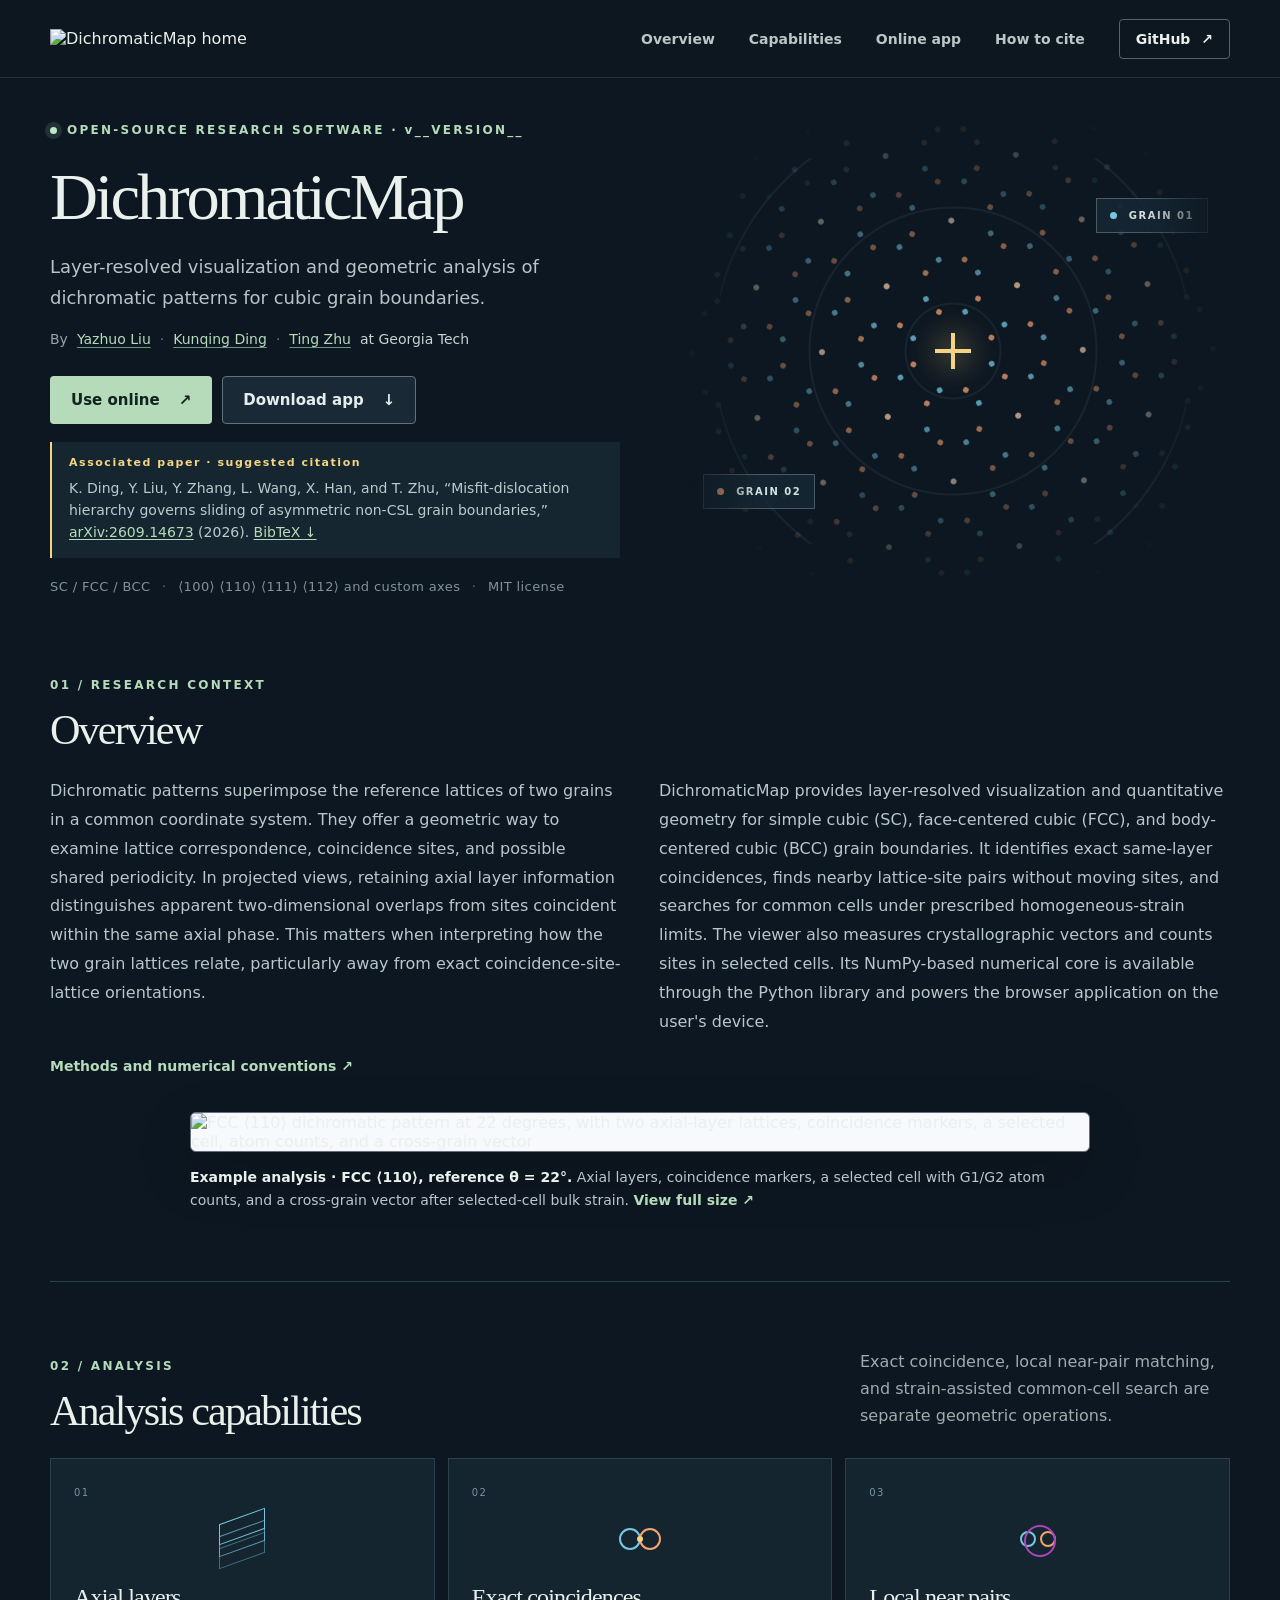
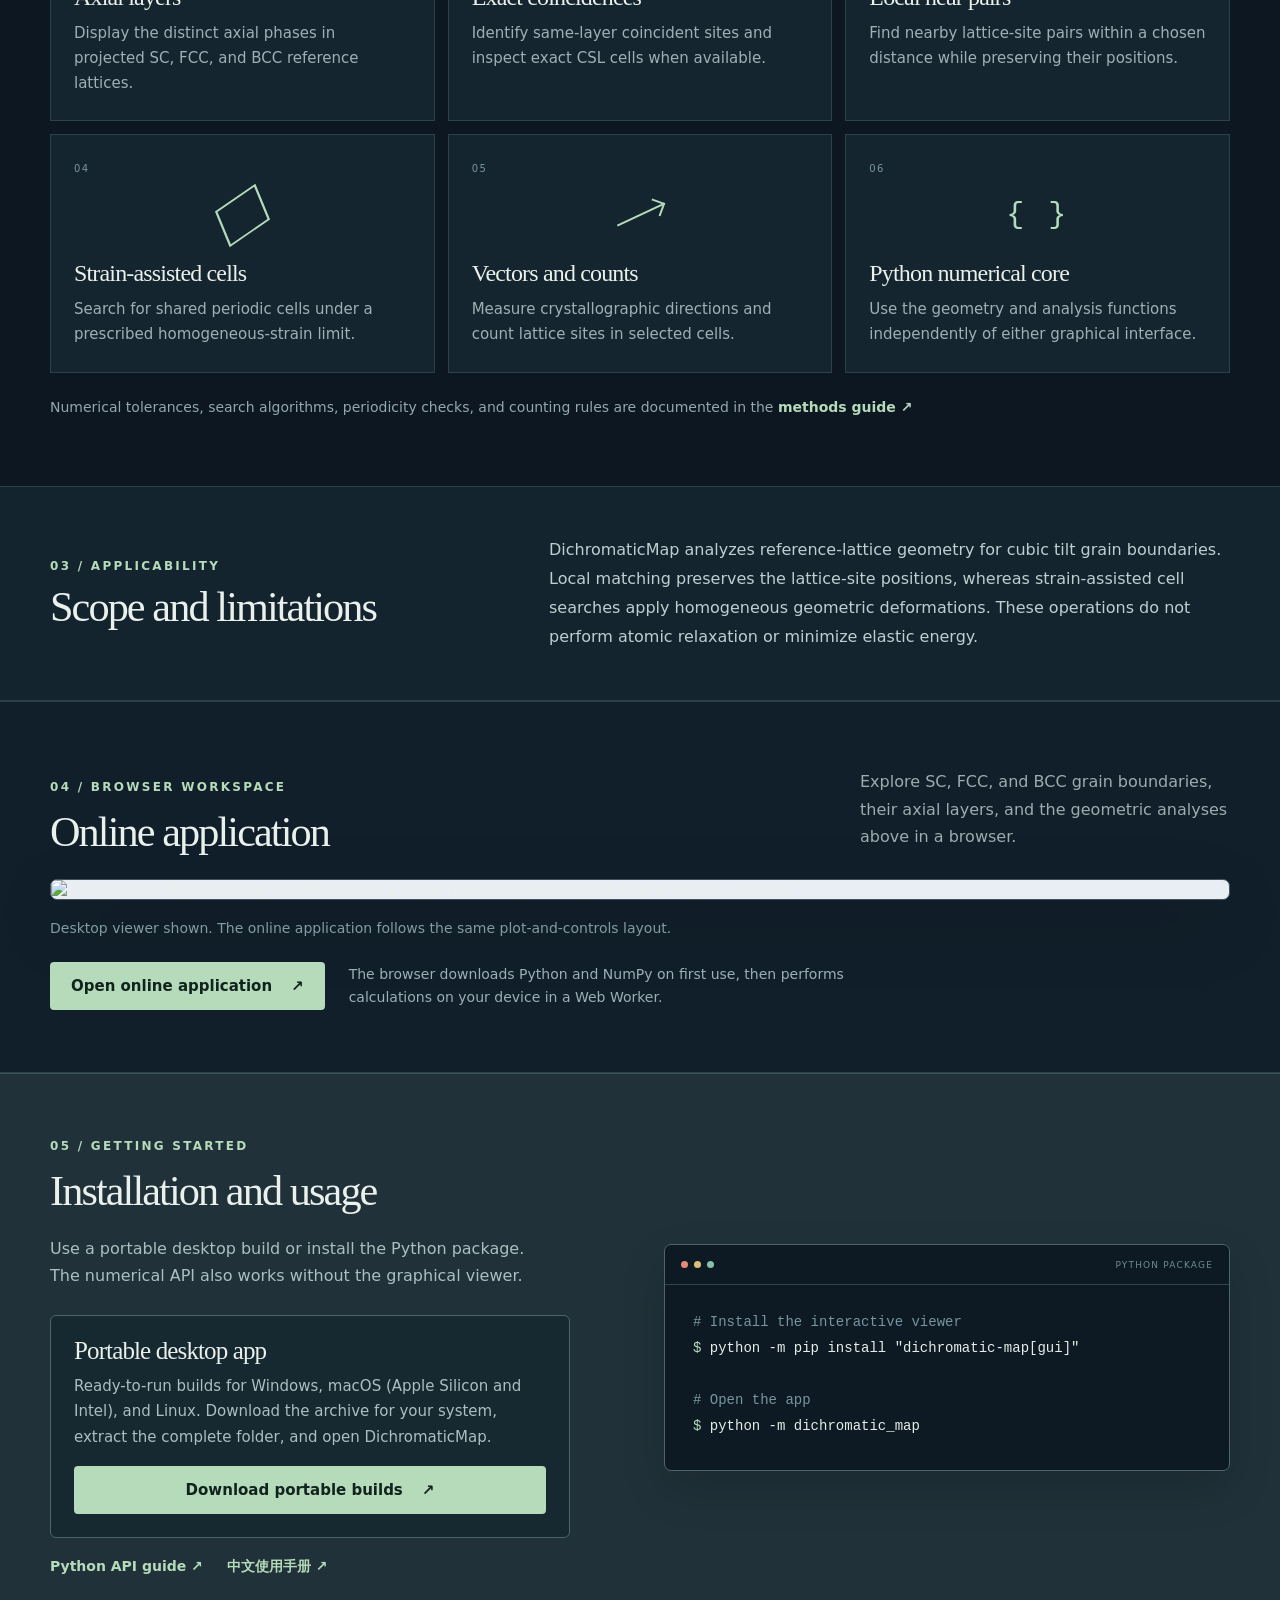
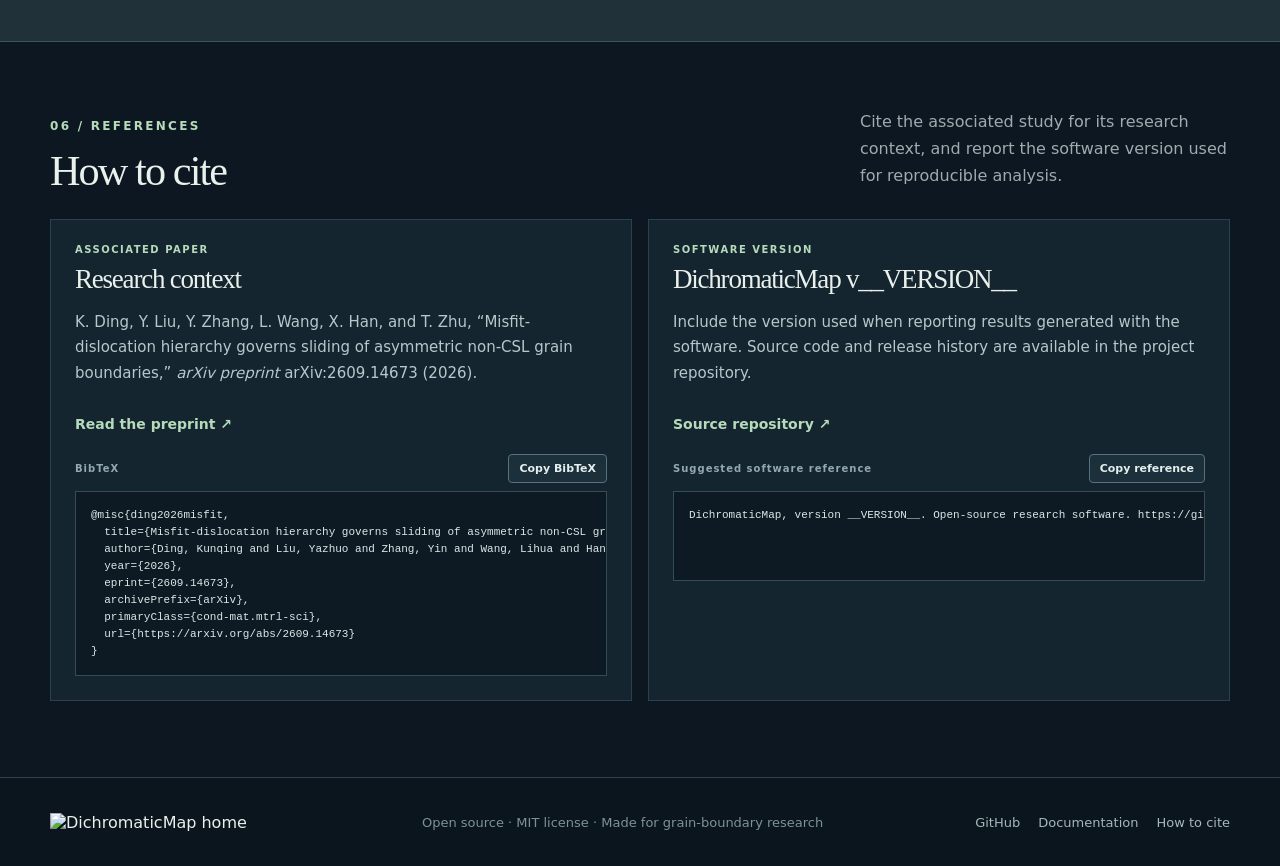
==== site/index.html @ b98bcc71 "Add Pyodide integration for web-based calculations - Introduced `use_worker.js` to handle Pyodide lo" ====
<!doctype html>
<html lang="en">
<head>
  <meta charset="utf-8">
  <meta name="viewport" content="width=device-width, initial-scale=1">
  <meta name="theme-color" content="#0d1721">
  <meta name="description" content="DichromaticMap is research software for layer-resolved visualization and geometric analysis of cubic tilt grain-boundary dichromatic patterns.">
  <title>DichromaticMap — cubic tilt grain-boundary geometry</title>
  <link rel="icon" type="image/svg+xml" href="./assets/dichromaticmap_logo.svg">
  <link rel="stylesheet" href="./style.css">
  <script defer src="./index.js"></script>
</head>
<body>
  <header class="site-header">
    <a class="brand" href="#top"><img src="./assets/dichromaticmap_logo_with_title_light.svg" alt="DichromaticMap home"></a>
    <nav aria-label="Main navigation">
      <a href="#overview">Overview</a>
      <a href="#capabilities">Capabilities</a>
      <a href="#explore">Online app</a>
      <a href="#cite">How to cite</a>
      <a class="nav-github" href="https://github.com/Yazhuo-Liu/DichromaticMap" target="_blank" rel="noopener noreferrer">GitHub <span aria-hidden="true">↗</span></a>
    </nav>
  </header>

  <main id="top">
    <section class="hero wrap" aria-labelledby="hero-title">
      <div class="hero-copy">
        <p class="eyebrow"><span class="pulse" aria-hidden="true"></span> OPEN-SOURCE RESEARCH SOFTWARE · v__VERSION__</p>
        <h1 id="hero-title">DichromaticMap</h1>
        <p class="hero-lead">Layer-resolved visualization and geometric analysis of dichromatic patterns for cubic grain boundaries.</p>
        <p class="hero-authors"><span>By</span> <a href="https://yazhuoliu.com/" target="_blank" rel="noopener noreferrer">Yazhuo Liu</a><span class="author-separator">·</span><a href="https://scholar.google.com/citations?user=nXdUE0YAAAAJ&amp;hl=en" target="_blank" rel="noopener noreferrer">Kunqing Ding</a><span class="author-separator">·</span><a href="https://www.zhugroup.gatech.edu/" target="_blank" rel="noopener noreferrer">Ting Zhu</a> at Georgia Tech</p>
        <div class="hero-actions">
          <a class="button button-primary" href="./use.html" target="_blank" rel="noopener noreferrer">Use online <span aria-hidden="true">↗</span></a>
          <a class="button button-secondary" href="https://github.com/Yazhuo-Liu/DichromaticMap/releases" target="_blank" rel="noopener noreferrer">Download app <span aria-hidden="true">↓</span></a>
        </div>
        <div class="hero-citation"><span class="citation-label">Associated paper · suggested citation</span><p>K. Ding, Y. Liu, Y. Zhang, L. Wang, X. Han, and T. Zhu, “Misfit-dislocation hierarchy governs sliding of asymmetric non-CSL grain boundaries,” <a href="https://arxiv.org/abs/2609.14673" target="_blank" rel="noopener noreferrer">arXiv:2609.14673</a> (2026). <a href="#cite">BibTeX ↓</a></p></div>
        <p class="hero-note">SC / FCC / BCC <span>·</span> ⟨100⟩ ⟨110⟩ ⟨111⟩ ⟨112⟩ and custom axes <span>·</span> MIT license</p>
      </div>
      <div class="hero-art" aria-hidden="true">
        <div class="art-rings"></div>
        <div class="art-grain art-grain-a"></div>
        <div class="art-grain art-grain-b"></div>
        <div class="art-label art-label-a"><i></i> GRAIN 01</div>
        <div class="art-label art-label-b"><i></i> GRAIN 02</div>
        <div class="art-cross"></div>
      </div>
    </section>

    <section class="overview-section wrap" id="overview" aria-labelledby="overview-title">
      <div class="section-heading"><div><p class="kicker">01 / RESEARCH CONTEXT</p><h2 id="overview-title">Overview</h2></div></div>
      <div class="overview-body">
        <p>Dichromatic patterns superimpose the reference lattices of two grains in a common coordinate system. They offer a geometric way to examine lattice correspondence, coincidence sites, and possible shared periodicity. In projected views, retaining axial layer information distinguishes apparent two-dimensional overlaps from sites coincident within the same axial phase. This matters when interpreting how the two grain lattices relate, particularly away from exact coincidence-site-lattice orientations.</p>
        <p>DichromaticMap provides layer-resolved visualization and quantitative geometry for simple cubic (SC), face-centered cubic (FCC), and body-centered cubic (BCC) grain boundaries. It identifies exact same-layer coincidences, finds nearby lattice-site pairs without moving sites, and searches for common cells under prescribed homogeneous-strain limits. The viewer also measures crystallographic vectors and counts sites in selected cells. Its NumPy-based numerical core is available through the Python library and powers the browser application on the user's device.</p>
      </div>
      <a class="method-link" href="https://github.com/Yazhuo-Liu/DichromaticMap/blob/main/docs/en/development.md" target="_blank" rel="noopener noreferrer">Methods and numerical conventions ↗</a>
      <figure class="pattern-example">
        <a href="./assets/dichromatic_pattern_example.png" aria-label="Open the full-resolution example dichromatic pattern" target="_blank" rel="noopener noreferrer"><img src="./assets/dichromatic_pattern_example.png" alt="FCC ⟨110⟩ dichromatic pattern at 22 degrees, with two axial-layer lattices, coincidence markers, a selected cell, atom counts, and a cross-grain vector" loading="lazy"></a>
        <figcaption><strong>Example analysis · FCC ⟨110⟩, reference θ = 22°.</strong> Axial layers, coincidence markers, a selected cell with G1/G2 atom counts, and a cross-grain vector after selected-cell bulk strain. <a href="./assets/dichromatic_pattern_example.png" target="_blank" rel="noopener noreferrer">View full size ↗</a></figcaption>
      </figure>
    </section>

    <section class="capabilities wrap" id="capabilities" aria-labelledby="capabilities-title">
      <div class="section-heading"><div><p class="kicker">02 / ANALYSIS</p><h2 id="capabilities-title">Analysis capabilities</h2></div><p>Exact coincidence, local near-pair matching, and strain-assisted common-cell search are separate geometric operations.</p></div>
      <div class="feature-grid">
        <article class="feature-card"><span class="feature-number">01</span><div class="feature-glyph glyph-layers" aria-hidden="true"><b></b><b></b><b></b></div><h3>Axial layers</h3><p>Display the distinct axial phases in projected SC, FCC, and BCC reference lattices.</p></article>
        <article class="feature-card"><span class="feature-number">02</span><div class="feature-glyph glyph-match" aria-hidden="true"><b></b><b></b><b></b></div><h3>Exact coincidences</h3><p>Identify same-layer coincident sites and inspect exact CSL cells when available.</p></article>
        <article class="feature-card"><span class="feature-number">03</span><div class="feature-glyph glyph-near" aria-hidden="true"><b></b><b></b></div><h3>Local near pairs</h3><p>Find nearby lattice-site pairs within a chosen distance while preserving their positions.</p></article>
        <article class="feature-card"><span class="feature-number">04</span><div class="feature-glyph glyph-cell" aria-hidden="true"><b></b></div><h3>Strain-assisted cells</h3><p>Search for shared periodic cells under a prescribed homogeneous-strain limit.</p></article>
        <article class="feature-card"><span class="feature-number">05</span><div class="feature-glyph glyph-vector" aria-hidden="true"><b></b></div><h3>Vectors and counts</h3><p>Measure crystallographic directions and count lattice sites in selected cells.</p></article>
        <article class="feature-card"><span class="feature-number">06</span><div class="feature-glyph glyph-code" aria-hidden="true">{ }</div><h3>Python numerical core</h3><p>Use the geometry and analysis functions independently of either graphical interface.</p></article>
      </div>
      <p class="capabilities-note">Numerical tolerances, search algorithms, periodicity checks, and counting rules are documented in the <a href="https://github.com/Yazhuo-Liu/DichromaticMap/blob/main/docs/en/development.md" target="_blank" rel="noopener noreferrer">methods guide ↗</a></p>
    </section>

    <section class="scope-section" id="scope" aria-labelledby="scope-title"><div class="wrap scope-grid"><div><p class="kicker">03 / APPLICABILITY</p><h2 id="scope-title">Scope and limitations</h2></div><p>DichromaticMap analyzes reference-lattice geometry for cubic tilt grain boundaries. Local matching preserves the lattice-site positions, whereas strain-assisted cell searches apply homogeneous geometric deformations. These operations do not perform atomic relaxation or minimize elastic energy.</p></div></section>

    <section class="demo-section" id="explore" aria-labelledby="demo-title">
      <div class="wrap">
        <div class="section-heading"><div><p class="kicker">04 / BROWSER WORKSPACE</p><h2 id="demo-title">Online application</h2></div><p>Explore SC, FCC, and BCC grain boundaries, their axial layers, and the geometric analyses above in a browser.</p></div>
        <div class="promo-preview"><img src="./assets/gui-overview.png" alt="DichromaticMap desktop interface with a layer-resolved pattern plot and analysis controls" loading="lazy"></div>
        <p class="demo-caption">Desktop viewer shown. The online application follows the same plot-and-controls layout.</p>
        <div class="online-action-row"><a class="button button-primary" href="./use.html" target="_blank" rel="noopener noreferrer">Open online application <span aria-hidden="true">↗</span></a><p>The browser downloads Python and NumPy on first use, then performs calculations on your device in a Web Worker.</p></div>
      </div>
    </section>

    <section class="get-started" id="installation"><div class="wrap start-grid"><div><p class="kicker">05 / GETTING STARTED</p><h2>Installation and usage</h2><p>Use a portable desktop build or install the Python package. The numerical API also works without the graphical viewer.</p><div class="portable-download"><h3>Portable desktop app</h3><p>Ready-to-run builds for Windows, macOS (Apple Silicon and Intel), and Linux. Download the archive for your system, extract the complete folder, and open DichromaticMap.</p><a class="button button-primary" href="https://github.com/Yazhuo-Liu/DichromaticMap/releases" target="_blank" rel="noopener noreferrer">Download portable builds <span aria-hidden="true">↗</span></a></div><div class="start-links"><a href="https://github.com/Yazhuo-Liu/DichromaticMap/blob/main/docs/en/README.md#using-the-python-library" target="_blank" rel="noopener noreferrer">Python API guide ↗</a><a href="https://github.com/Yazhuo-Liu/DichromaticMap/blob/main/docs/zh/README.md" target="_blank" rel="noopener noreferrer">中文使用手册 ↗</a></div></div><div class="terminal" aria-label="Python installation commands"><div class="terminal-top"><span></span><span></span><span></span><small>PYTHON PACKAGE</small></div><pre><code><span class="terminal-comment"># Install the interactive viewer</span>
<span class="terminal-prompt">$</span> python -m pip install "dichromatic-map[gui]"

<span class="terminal-comment"># Open the app</span>
<span class="terminal-prompt">$</span> python -m dichromatic_map</code></pre></div></div></section>

    <section class="citation-section wrap" id="cite" aria-labelledby="citation-title">
      <div class="section-heading"><div><p class="kicker">06 / REFERENCES</p><h2 id="citation-title">How to cite</h2></div><p>Cite the associated study for its research context, and report the software version used for reproducible analysis.</p></div>
      <div class="citation-grid">
        <article class="citation-card">
          <p class="citation-kind">ASSOCIATED PAPER</p>
          <h3>Research context</h3>
          <p>K. Ding, Y. Liu, Y. Zhang, L. Wang, X. Han, and T. Zhu, “Misfit-dislocation hierarchy governs sliding of asymmetric non-CSL grain boundaries,” <em>arXiv preprint</em> arXiv:2609.14673 (2026).</p>
          <a class="citation-link" href="https://arxiv.org/abs/2609.14673" target="_blank" rel="noopener noreferrer">Read the preprint ↗</a>
          <div class="citation-code-heading"><span>BibTeX</span><button type="button" data-copy-target="paper-bibtex">Copy BibTeX</button></div>
          <pre class="citation-code" id="paper-bibtex"><code>@misc{ding2026misfit,
  title={Misfit-dislocation hierarchy governs sliding of asymmetric non-CSL grain boundaries},
  author={Ding, Kunqing and Liu, Yazhuo and Zhang, Yin and Wang, Lihua and Han, Xiaodong and Zhu, Ting},
  year={2026},
  eprint={2609.14673},
  archivePrefix={arXiv},
  primaryClass={cond-mat.mtrl-sci},
  url={https://arxiv.org/abs/2609.14673}
}</code></pre>
        </article>
        <article class="citation-card">
          <p class="citation-kind">SOFTWARE VERSION</p>
          <h3>DichromaticMap v__VERSION__</h3>
          <p>Include the version used when reporting results generated with the software. Source code and release history are available in the project repository.</p>
          <a class="citation-link" href="https://github.com/Yazhuo-Liu/DichromaticMap" target="_blank" rel="noopener noreferrer">Source repository ↗</a>
          <div class="citation-code-heading"><span>Suggested software reference</span><button type="button" data-copy-target="software-citation">Copy reference</button></div>
          <pre class="citation-code" id="software-citation"><code>DichromaticMap, version __VERSION__. Open-source research software. https://github.com/Yazhuo-Liu/DichromaticMap</code></pre>
        </article>
      </div>
    </section>
  </main>

  <footer class="footer"><div class="wrap footer-inner"><a class="brand" href="#top"><img src="./assets/dichromaticmap_logo_with_title_light.svg" alt="DichromaticMap home"></a><span>Open source · MIT license · Made for grain-boundary research</span><div><a href="https://github.com/Yazhuo-Liu/DichromaticMap" target="_blank" rel="noopener noreferrer">GitHub</a><a href="https://github.com/Yazhuo-Liu/DichromaticMap/blob/main/docs/en/README.md" target="_blank" rel="noopener noreferrer">Documentation</a><a href="#cite">How to cite</a></div></div></footer>
</body>
</html>
---- site/style.css ----
:root{
color-scheme:dark;
--bg:#0d1721;
--panel:#13222e;
--line:#2b3b47;
--text:#eaf0eb;
--muted:#9eacae;
--blue:#76c7e3;
--orange:#f6a36f;
--gold:#f4d482;
--mint:#b5dbba}
.promo-preview{
overflow:hidden;
border:1px solid #40535e;
border-radius:7px;
background:#e8eef3;
box-shadow:0 24px 70px rgba(0,0,0,.16)}
.promo-preview img{
display:block;
width:100%;
height:auto}
.online-action-row{
display:flex;
align-items:center;
gap:24px;
margin-top:21px}
.online-action-row p{
max-width:580px;
margin:0;
font-size:14px;
line-height:1.65;
color:#9cafb4}
*{
box-sizing:border-box}
html{
scroll-behavior:smooth}
body{
margin:0;
background:var(--bg);
color:var(--text);
font-family:Inter,ui-sans-serif,system-ui,-apple-system,BlinkMacSystemFont,"Segoe UI",sans-serif}
button,select,input{
font:inherit}
button,a{
-webkit-tap-highlight-color:transparent}
a{
color:inherit;
text-decoration:none}
button{
cursor:pointer}
h1,h2,h3,p{
margin-top:0}
.wrap{
width:min(1180px,calc(100% - 64px));
margin-inline:auto}
.site-header{
height:78px;
padding:0 max(32px,calc((100vw - 1180px)/2));
display:flex;
align-items:center;
justify-content:space-between;
border-bottom:1px solid rgba(210,231,232,.13);
position:relative;
z-index:4;
background:rgba(13,23,33,.96)}
.brand{
display:inline-flex;
align-items:center;
flex-shrink:0}
.brand img{
display:block;
width:220px;
height:auto}
nav{
display:flex;
gap:34px;
align-items:center;
font-size:14px;
font-weight:600;
color:#b9c7c9}
nav a:hover,.footer a:hover,.start-links a:hover{
color:var(--blue)}
.nav-github{
padding:11px 16px;
border:1px solid #526470;
border-radius:4px;
color:var(--text)}
.nav-github span{
margin-left:6px}
.hero{
min-height:0;
display:grid;
grid-template-columns:1.03fr .97fr;
align-items:center;
gap:36px}
.hero-copy{
padding:45px 0 26px;
position:relative;
z-index:2}
.eyebrow,.kicker{
font-size:12px;
letter-spacing:.19em;
font-weight:800;
color:var(--mint)}
.eyebrow{
display:flex;
align-items:center;
gap:10px;
margin-bottom:26px}
.pulse,.live-dot{
display:inline-block;
width:7px;
height:7px;
border-radius:50%;
background:#b9e9c0;
box-shadow:0 0 0 5px rgba(185,233,192,.12)}
h1,h2,h3{
font-family:Georgia,"Times New Roman",serif;
font-weight:400;
letter-spacing:-.045em}
h1{
font-size:clamp(50px,5.2vw,72px);
line-height:1.02;
margin-bottom:20px}
h1 em{
color:var(--blue);
font-weight:400}
h2{
font-size:clamp(36px,3.3vw,53px);
line-height:1.05;
margin-bottom:0}
.hero-lead{
font-size:18px;
line-height:1.75;
color:#b6c4c7;
max-width:570px;
margin-bottom:15px}
.hero-authors{
display:flex;
align-items:baseline;
flex-wrap:wrap;
gap:5px 9px;
margin:0 0 25px;
color:#c6d2d2;
font-size:14px;
line-height:1.55}
.hero-authors>span:first-child{
color:#92a6aa}
.hero-authors a{
color:var(--mint);
text-decoration:underline;
text-decoration-color:#6a957e;
text-underline-offset:3px}
.hero-authors a:hover{
color:#e0f5de}
.author-separator{
color:#617c82}
.hero-citation{
max-width:570px;
margin-top:18px;
padding:14px 17px;
border-left:2px solid var(--gold);
background:#152630}
.citation-label{
display:block;
font-size:11px;
font-weight:800;
letter-spacing:.14em;
color:var(--gold)}
.hero-citation p{
margin:8px 0 0;
font-size:14px;
line-height:1.6;
color:#bdcace}
.hero-citation a{
color:var(--mint);
text-decoration:underline;
text-underline-offset:2px}
.hero-actions{
display:flex;
gap:10px;
flex-wrap:wrap}
.button{
border-radius:4px;
padding:14px 20px;
display:inline-flex;
align-items:center;
justify-content:center;
gap:19px;
font-size:15px;
font-weight:750;
border:1px solid transparent;
transition:background .2s,transform .2s,border-color .2s}
.button:hover{
transform:translateY(-2px)}
.button-primary{
background:var(--mint);
color:#10231d}
.button-primary:hover{
background:#d5f0d5}
.button-secondary{
border-color:#60737d;
color:#e5eded;
background:#192935}
.button-secondary:hover{
background:#273b47}
.hero-note{
font-size:13px;
line-height:1.7;
color:#819397;
letter-spacing:.03em;
margin:18px 0 0}
.hero-note span{
padding:0 7px;
color:#60737d}
.hero-art{
height:460px;
position:relative;
overflow:hidden;
mask-image:linear-gradient(to right,transparent,#000 15%,#000 85%,transparent)}
.art-rings{
position:absolute;
inset:8% 8%;
background:repeating-radial-gradient(circle at 50% 50%,transparent 0 46px,rgba(116,159,171,.1) 47px 48px,transparent 49px 96px)}
.art-grain{
position:absolute;
inset:43px;
opacity:.75;
background-size:33px 33px;
background-position:center center;
mask-image:radial-gradient(ellipse at center,#000 15%,transparent 72%)}
.art-grain-a{
background-image:radial-gradient(circle,var(--blue) 0 2px,transparent 2.5px);
transform:rotate(18deg) scale(1.25)}
.art-grain-b{
background-image:radial-gradient(circle,var(--orange) 0 2px,transparent 2.5px);
transform:rotate(-19deg) scale(1.25)}
.art-label{
position:absolute;
z-index:2;
border:1px solid #465b67;
background:#172934d9;
padding:11px 13px;
font-size:10px;
letter-spacing:.15em;
font-weight:800;
color:#d6e0e0}
.art-label i{
display:inline-block;
width:7px;
height:7px;
border-radius:50%;
margin-right:7px}
.art-label-a{
top:77px;
right:22px}
.art-label-b{
bottom:72px;
left:28px}
.art-label-a i{
background:var(--blue)}
.art-label-b i{
background:var(--orange)}
.art-cross{
position:absolute;
left:50%;
top:50%;
width:36px;
height:36px;
transform:translate(-50%,-50%);
filter:drop-shadow(0 0 16px var(--gold))}
.art-cross::before,.art-cross::after{
content:"";
position:absolute;
left:50%;
top:50%;
transform:translate(-50%,-50%);
background:var(--gold)}
.art-cross::before{
width:4px;
height:36px}
.art-cross::after{
width:36px;
height:4px}
.overview-section{
padding-top:54px;
padding-bottom:68px;
border-bottom:1px solid #29404b}
.overview-body{
display:grid;
grid-template-columns:repeat(2,minmax(0,1fr));
gap:38px;
margin:20px 0 20px}
.overview-body p{
margin:0;
font-size:16px;
line-height:1.8;
color:#b7c7ca}
.method-link,.capabilities-note a{
font-size:14px;
font-weight:700;
color:var(--mint)}
.method-link:hover,.capabilities-note a:hover{
text-decoration:underline}
.pattern-example{
max-width:900px;
margin:37px auto 0}
.pattern-example>a{
display:block;
overflow:hidden;
border:1px solid #62717d;
border-radius:6px;
background:#f7f9fc;
box-shadow:0 20px 55px rgba(0,0,0,.19)}
.pattern-example img{
display:block;
width:100%;
height:auto}
.pattern-example figcaption{
margin-top:14px;
color:#b7c7ca;
font-size:14px;
line-height:1.65}
.pattern-example figcaption strong{
color:var(--text)}
.pattern-example figcaption a{
color:var(--mint);
font-weight:700}
.pattern-example figcaption a:hover{
text-decoration:underline}
.demo-section{
background:#111f2a;
border-top:1px solid #29404b;
border-bottom:1px solid #29404b;
padding:66px 0 62px}
.section-heading{
display:flex;
justify-content:space-between;
align-items:end;
gap:40px;
margin-bottom:25px}
.section-heading .kicker{
margin-bottom:16px}
.section-heading>p{
max-width:370px;
color:var(--muted);
line-height:1.7;
font-size:16px;
margin:0 0 4px}
.demo-shell{
border:1px solid #40535e;
background:#172834;
box-shadow:0 24px 70px rgba(0,0,0,.16);
border-radius:7px;
overflow:hidden}
.demo-toolbar{
height:48px;
border-bottom:1px solid #40535e;
padding:0 21px;
display:flex;
align-items:center;
gap:11px;
font-size:10px;
font-weight:800;
letter-spacing:.16em;
color:#cbd8d8}
.demo-toolbar .live-dot{
height:6px;
width:6px;
box-shadow:none}
.toolbar-spacer{
flex:1}
#demo-status{
letter-spacing:0;
font-size:11px;
color:var(--mint);
font-weight:600}
.demo-layout{
display:grid;
grid-template-columns:minmax(0,1fr) 270px;
min-height:470px}
.plot-wrap{
position:relative;
min-width:0;
min-height:470px;
background:#0c1c27}
.plot-wrap canvas{
display:block;
width:100%;
height:100%}
.plot-placeholder{
position:absolute;
inset:0;
overflow:hidden}
.plot-placeholder.hidden{
display:none}
.plot-placeholder img{
width:100%;
height:100%;
object-fit:cover;
object-position:38% center;
filter:grayscale(.22) brightness(.45)}
.placeholder-shade{
position:absolute;
inset:0;
background:linear-gradient(90deg,rgba(10,23,32,.95),rgba(10,23,32,.5) 70%),linear-gradient(0deg,rgba(10,23,32,.7),transparent 55%)}
.placeholder-content{
position:absolute;
inset:auto auto 53px 47px;
max-width:430px}
.placeholder-tag{
font-size:10px;
letter-spacing:.18em;
font-weight:800;
color:var(--mint)}
.placeholder-content h3{
font-size:41px;
line-height:1.03;
margin:14px 0}
.placeholder-content p{
font-size:14px;
line-height:1.65;
color:#cad4d2;
max-width:340px;
margin-bottom:24px}
.plot-legend{
position:absolute;
left:20px;
bottom:16px;
display:flex;
gap:17px;
flex-wrap:wrap;
font-size:10px;
color:#b7c5c7;
pointer-events:none}
.plot-placeholder:not(.hidden)~.plot-legend{
display:none}
.plot-legend span{
display:inline-flex;
align-items:center;
gap:7px}
.key{
width:7px;
height:7px;
border-radius:50%;
display:inline-block}
.key-g1{
background:var(--blue)}
.key-g2{
border:1.5px solid var(--orange)}
.key-csl{
border:2px solid var(--gold);
width:10px;
height:10px}
.controls{
padding:22px 24px;
border-left:1px solid #40535e;
background:#1a2c37;
display:flex;
flex-direction:column}
.controls-top,.preset-row{
display:flex;
justify-content:space-between;
gap:9px;
align-items:center;
font-size:10px;
letter-spacing:.16em;
font-weight:800;
color:var(--mint)}
.controls-top{
padding-bottom:18px;
border-bottom:1px solid #354c58;
margin-bottom:19px}
.control-index{
color:#768f99}
.controls label{
display:block;
color:#c5d1d1;
font-size:11px;
font-weight:700;
margin-bottom:8px}
.controls select{
height:34px;
background:#10232d;
border:1px solid #49606b;
border-radius:3px;
color:#f0f4ee;
padding:0 8px;
margin:0 0 18px;
width:100%;
font-size:12px}
.controls select:disabled,.controls input:disabled{
opacity:.48}
.label-row{
display:flex;
justify-content:space-between;
align-items:center}
.label-row output{
font-size:11px;
color:var(--gold);
margin-bottom:7px;
font-weight:750}
.controls input[type=range]{
width:100%;
margin:0;
accent-color:var(--mint);
height:17px}
.range-ends{
display:flex;
justify-content:space-between;
color:#79909a;
font-size:9px;
margin:1px 0 20px}
.preset-row{
border-top:1px solid #354c58;
padding-top:17px;
margin-top:2px;
align-items:start;
flex-direction:column;
color:#8099a1;
font-size:9px}
.preset-row strong{
color:var(--gold);
font-size:12px;
letter-spacing:0}
.control-footnote{
font-size:10px;
line-height:1.6;
color:#849aa1;
margin:20px 0 0}
.demo-readout{
border-top:1px solid #40535e;
display:grid;
grid-template-columns:repeat(4,1fr)}
.demo-readout>div{
padding:19px 23px;
display:flex;
flex-direction:column;
gap:4px;
border-right:1px solid #354a55}
.demo-readout>div:last-child{
border:0}
.readout-label{
font-size:9px;
letter-spacing:.16em;
color:#8faab0;
font-weight:800}
.demo-readout strong{
font-size:25px;
font-weight:450;
line-height:1.2;
color:#f0f3ed}
.demo-readout div>span:last-child{
font-size:10px;
color:#839ba2}
.demo-caption{
font-size:14px;
color:#839ba2;
line-height:1.7;
margin:17px 0 0}
.capabilities{
padding-top:66px;
padding-bottom:68px}
.feature-grid{
display:grid;
grid-template-columns:repeat(3,minmax(0,1fr));
gap:13px}
.feature-card{
min-height:236px;
border:1px solid #2c414d;
background:#152530;
padding:22px 23px 25px;
position:relative}
.feature-number{
font-size:10px;
letter-spacing:.14em;
color:#7895a0}
.feature-card h3{
font-size:24px;
margin:14px 0 10px;
letter-spacing:-.035em}
.feature-card p{
font-size:15px;
line-height:1.65;
color:#9fb0b4;
margin:0}
.feature-glyph{
height:62px;
display:flex;
align-items:center;
justify-content:center;
margin:8px 0 0;
color:var(--mint)}
.glyph-layers{
position:relative}
.glyph-layers b{
width:46px;
height:21px;
border:1px solid var(--blue);
position:absolute;
transform:skewY(-20deg)}
.glyph-layers b:nth-child(1){
top:8px}
.glyph-layers b:nth-child(2){
top:20px;
opacity:.72}
.glyph-layers b:nth-child(3){
top:32px;
opacity:.45}
.glyph-match{
position:relative}
.glyph-match b{
width:22px;
height:22px;
border:2px solid var(--blue);
border-radius:50%;
position:absolute;
left:calc(50% - 21px)}
.glyph-match b:nth-child(2){
border-color:var(--orange);
left:calc(50% - 1px)}
.glyph-match b:nth-child(3){
width:6px;
height:6px;
background:var(--gold);
border:none;
left:calc(50% - 3px)}
.glyph-near{
position:relative}
.glyph-near b{
position:absolute;
width:16px;
height:16px;
border:2px solid var(--blue);
border-radius:50%;
left:calc(50% - 18px);
top:calc(50% - 8px)}
.glyph-near b:nth-child(2){
left:calc(50% + 2px);
border-color:var(--orange)}
.glyph-near::after{
content:"";
position:absolute;
width:28px;
height:28px;
border:2px solid #aa45bb;
border-radius:50%;
left:calc(50% - 14px);
top:calc(50% - 14px)}
.glyph-cell b{
display:block;
width:43px;
height:43px;
border:2px solid var(--mint);
transform:skewY(-18deg) rotate(-20deg)}
.glyph-vector b{
display:block;
position:relative;
width:50px;
height:2px;
background:var(--mint);
transform:rotate(-25deg)}
.glyph-vector b::after{
content:"";
position:absolute;
right:0;
top:-6px;
width:12px;
height:12px;
border-top:2px solid var(--mint);
border-right:2px solid var(--mint);
transform:rotate(45deg)}
.glyph-code{
font-family:ui-monospace,monospace;
font-size:30px;
font-weight:300;
letter-spacing:.1em}
.capabilities-note{
margin:23px 0 0;
font-size:14px;
line-height:1.6;
color:#91a8ae}
.scope-section{
padding:49px 0;
border-top:1px solid #29404b;
border-bottom:1px solid #29404b;
background:#13242e}
.scope-grid{
display:grid;
grid-template-columns:minmax(0,.8fr) minmax(0,1.2fr);
align-items:center;
gap:45px}
.scope-grid p:not(.kicker){
margin:0;
font-size:16px;
line-height:1.8;
color:#c0ced0}
.get-started{
background:#203139;
border-top:1px solid #3d535a;
border-bottom:1px solid #3d535a;
padding:65px 0}
.start-grid{
display:grid;
grid-template-columns:1fr 1fr;
gap:48px;
align-items:center}
.start-grid h2{
margin:16px 0 22px}
.start-grid p:not(.kicker){
color:#abbfc0;
line-height:1.7;
font-size:16px;
max-width:490px}
.portable-download{
max-width:520px;
margin-top:25px;
padding:21px 23px 23px;
border:1px solid #4d6768;
border-radius:6px;
background:#162830}
.portable-download h3{
margin:0 0 9px;
font-size:25px;
letter-spacing:-.035em}
.start-grid .portable-download p{
margin:0 0 16px;
font-size:15px}
.portable-download .button{
width:100%}
.start-links{
display:flex;
gap:14px 24px;
flex-wrap:wrap;
margin-top:20px;
font-size:14px;
font-weight:750;
color:var(--mint)}
.terminal{
background:#0d1a23;
border:1px solid #50636b;
border-radius:7px;
overflow:hidden;
box-shadow:0 18px 45px #0002}
.terminal-top{
height:40px;
border-bottom:1px solid #304550;
display:flex;
align-items:center;
gap:6px;
padding:0 16px}
.terminal-top span{
width:7px;
height:7px;
border-radius:50%;
background:#6d848a}
.terminal-top span:first-child{
background:#e98976}
.terminal-top span:nth-child(2){
background:#dfbe78}
.terminal-top span:nth-child(3){
background:#87bfa7}
.terminal-top small{
margin-left:auto;
color:#6f8b95;
font-size:9px;
letter-spacing:.13em}
.terminal pre{
overflow:auto;
margin:0;
padding:25px 28px 30px;
color:#e4eee9;
font-size:14px;
line-height:1.85}
.terminal-comment{
color:#7695a0}
.terminal-prompt{
color:var(--mint)}
.citation-section{
padding-top:66px;
padding-bottom:76px}
.citation-grid{
display:grid;
grid-template-columns:repeat(2,minmax(0,1fr));
gap:16px}
.citation-card{
min-width:0;
padding:24px;
border:1px solid #2c414d;
background:#152530}
.citation-kind{
margin:0 0 9px;
font-size:10px;
font-weight:800;
letter-spacing:.15em;
color:var(--mint)}
.citation-card h3{
margin:0 0 15px;
font-size:27px}
.citation-card>p:not(.citation-kind){
min-height:100px;
margin:0;
font-size:15px;
line-height:1.7;
color:#b7c7ca}
.citation-link{
display:inline-block;
margin:6px 0 22px;
font-size:14px;
font-weight:700;
color:var(--mint)}
.citation-link:hover{
text-decoration:underline}
.citation-code-heading{
display:flex;
align-items:center;
justify-content:space-between;
gap:12px;
margin-bottom:8px;
font-size:10px;
font-weight:800;
letter-spacing:.1em;
color:#91a9af}
.citation-code-heading button{
padding:7px 10px;
border:1px solid #58717c;
border-radius:4px;
background:#1b303b;
color:#e5eeee;
font-size:11px;
font-weight:700;
letter-spacing:0}
.citation-code-heading button:hover{
background:#29434f}
.citation-code{
overflow:auto;
min-height:90px;
max-height:225px;
margin:0;
padding:15px;
border:1px solid #354b56;
background:#0d1a23;
color:#dce8e7;
font:11px/1.55 ui-monospace,SFMono-Regular,Consolas,monospace;
user-select:all}
.footer{
border-top:1px solid #2e434d;
background:#0b151d}
.footer-inner{
min-height:88px;
display:flex;
align-items:center;
gap:38px;
justify-content:space-between}
.footer-inner>span{
font-size:13px;
color:#7d9298}
.footer-inner>div{
display:flex;
gap:18px;
font-size:13px;
color:#a5b7b9}
@media(max-width:1050px){
.hero{
grid-template-columns:1fr .7fr}
.hero h1{
font-size:clamp(42px,4.8vw,58px)}
.hero-art{
height:410px}
.feature-grid{
grid-template-columns:repeat(2,1fr)}
.demo-layout{
grid-template-columns:minmax(0,1fr) 235px}
.controls{
padding:20px 17px}
}
@media(max-width:760px){
.wrap{
width:min(100% - 34px,580px)}
.site-header{
height:65px;
padding:0 17px}
.brand img{
width:180px}
nav{
gap:15px}
nav a:not(.nav-github){
display:none}
.nav-github{
padding:8px 10px}
.hero{
display:block;
min-height:auto}
.hero-copy{
padding:52px 0 25px}
.hero-art{
height:220px;
margin-top:-35px;
margin-bottom:25px;
opacity:.75}
.hero-art .art-grain{
inset:5px}
.art-label{
display:none}
.hero h1{
font-size:clamp(34px,8.5vw,58px)}
.hero-lead{
font-size:16px}
.hero-authors{
font-size:13px}
.hero-note{
font-size:12px}
.overview-section{
padding-top:45px;
padding-bottom:55px}
.overview-body{
grid-template-columns:1fr;
gap:17px}
.demo-section{
padding:54px 0}
.online-action-row{
align-items:flex-start;
flex-direction:column;
gap:13px}
.section-heading{
display:block}
.section-heading>p{
margin-top:17px}
.demo-layout{
display:block}
.plot-wrap{
height:380px;
min-height:380px}
.controls{
border-left:0;
border-top:1px solid #40535e;
display:grid;
grid-template-columns:1fr 1fr;
gap:0 15px}
.controls-top,.control-footnote,.preset-row{
grid-column:1/-1}
.controls select{
grid-column:1/-1}
.controls .label-row,.controls input[type=range],.controls .range-ends{
grid-column:1/-1}
.controls>label[for=layer]{
grid-column:1/-1}
.demo-readout{
grid-template-columns:repeat(2,1fr)}
.demo-readout>div:nth-child(2){
border-right:0}
.demo-readout>div:nth-child(-n+2){
border-bottom:1px solid #354a55}
.feature-grid{
grid-template-columns:1fr 1fr}
.capabilities{
padding-top:55px;
padding-bottom:60px}
.scope-grid{
grid-template-columns:1fr;
gap:20px}
.citation-grid{
grid-template-columns:1fr}
.citation-card>p:not(.citation-kind){
min-height:0}
.start-grid{
grid-template-columns:1fr;
gap:32px}
.footer-inner{
padding:24px 0;
align-items:flex-start;
flex-direction:column;
gap:14px}
}
@media(max-width:360px){
.site-header .brand img{
width:150px}
}
@media(max-width:500px){
.hero-art{
height:170px}
.hero-actions{
display:grid}
.hero-actions .button{
width:100%}
.plot-wrap{
height:330px;
min-height:330px}
.placeholder-content{
left:23px;
right:18px;
bottom:34px}
.placeholder-content h3{
font-size:32px}
.placeholder-content p{
font-size:12px}
.plot-legend{
left:10px;
right:10px;
gap:8px;
font-size:8px}
.feature-grid{
grid-template-columns:1fr}
.feature-card{
min-height:205px}
.demo-readout>div{
padding:15px}
.start-links{
flex-wrap:wrap}
.terminal pre{
padding:17px;
font-size:12px}
}
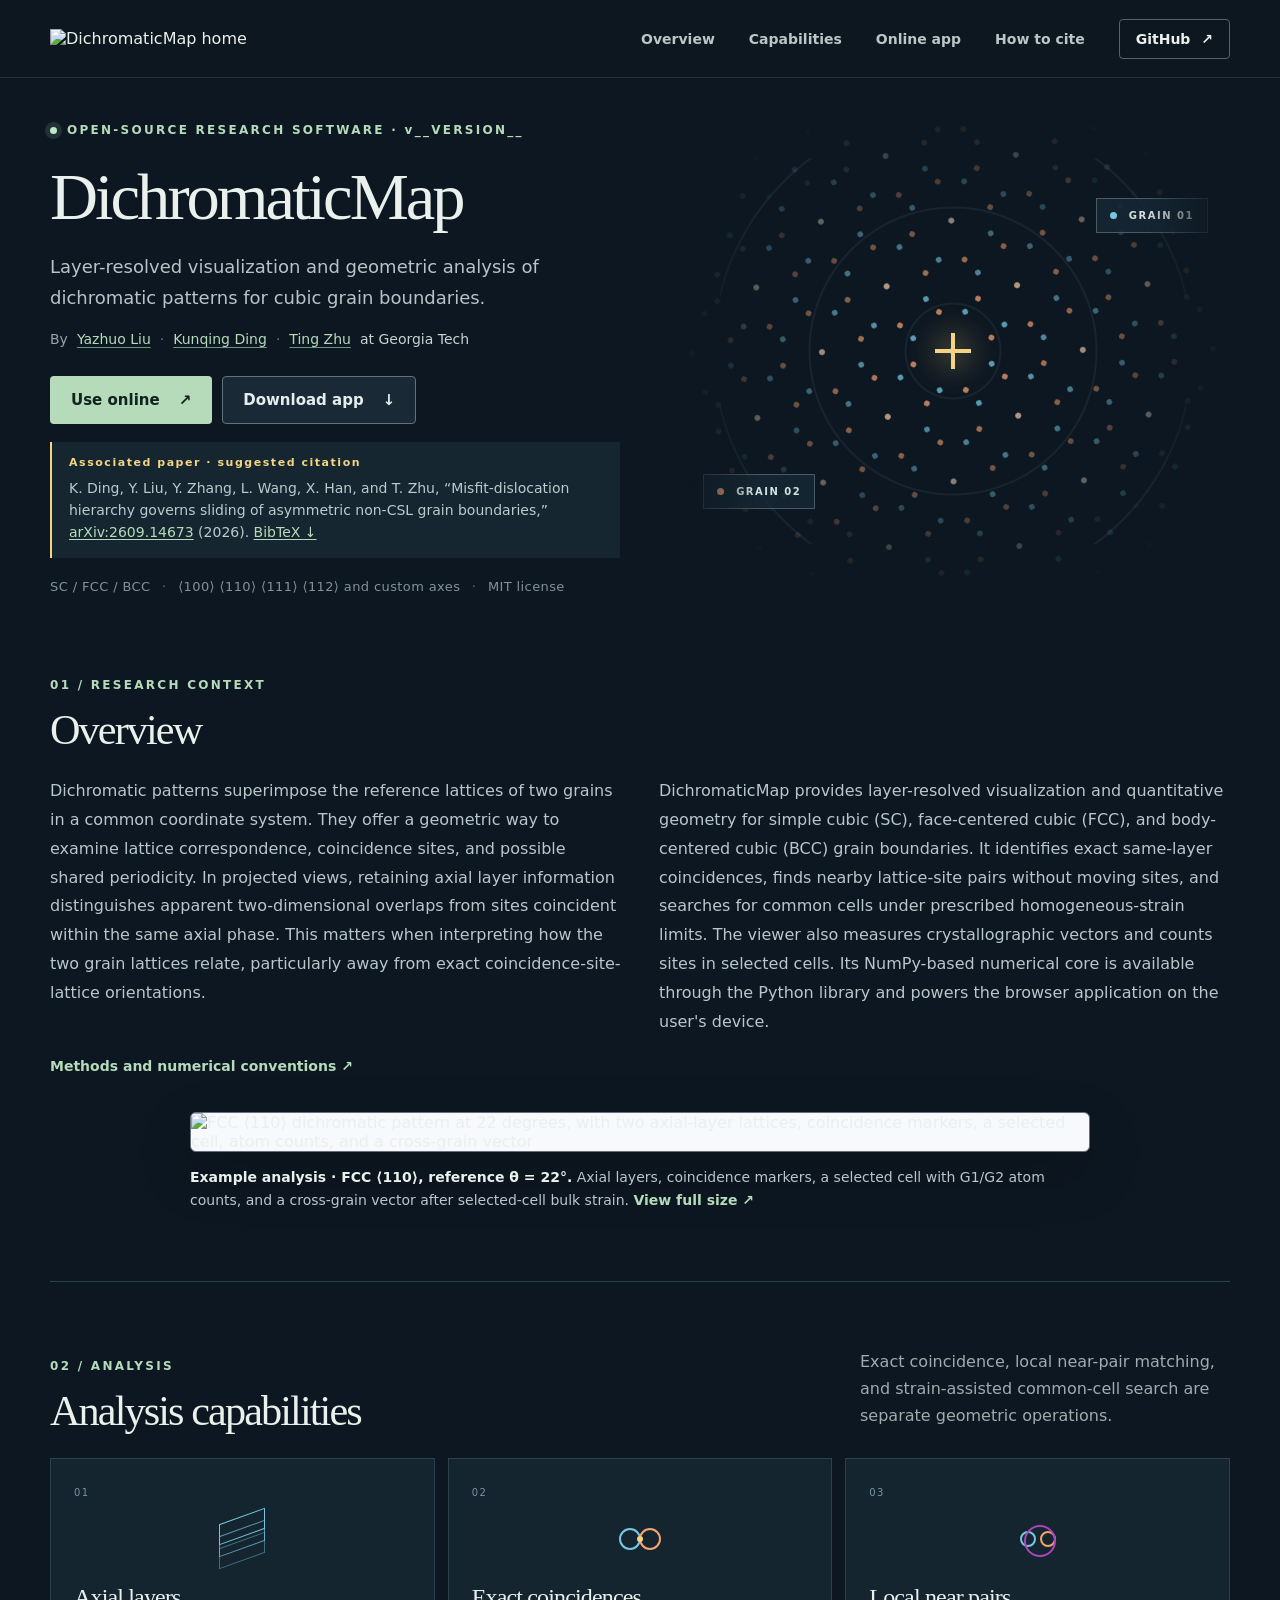
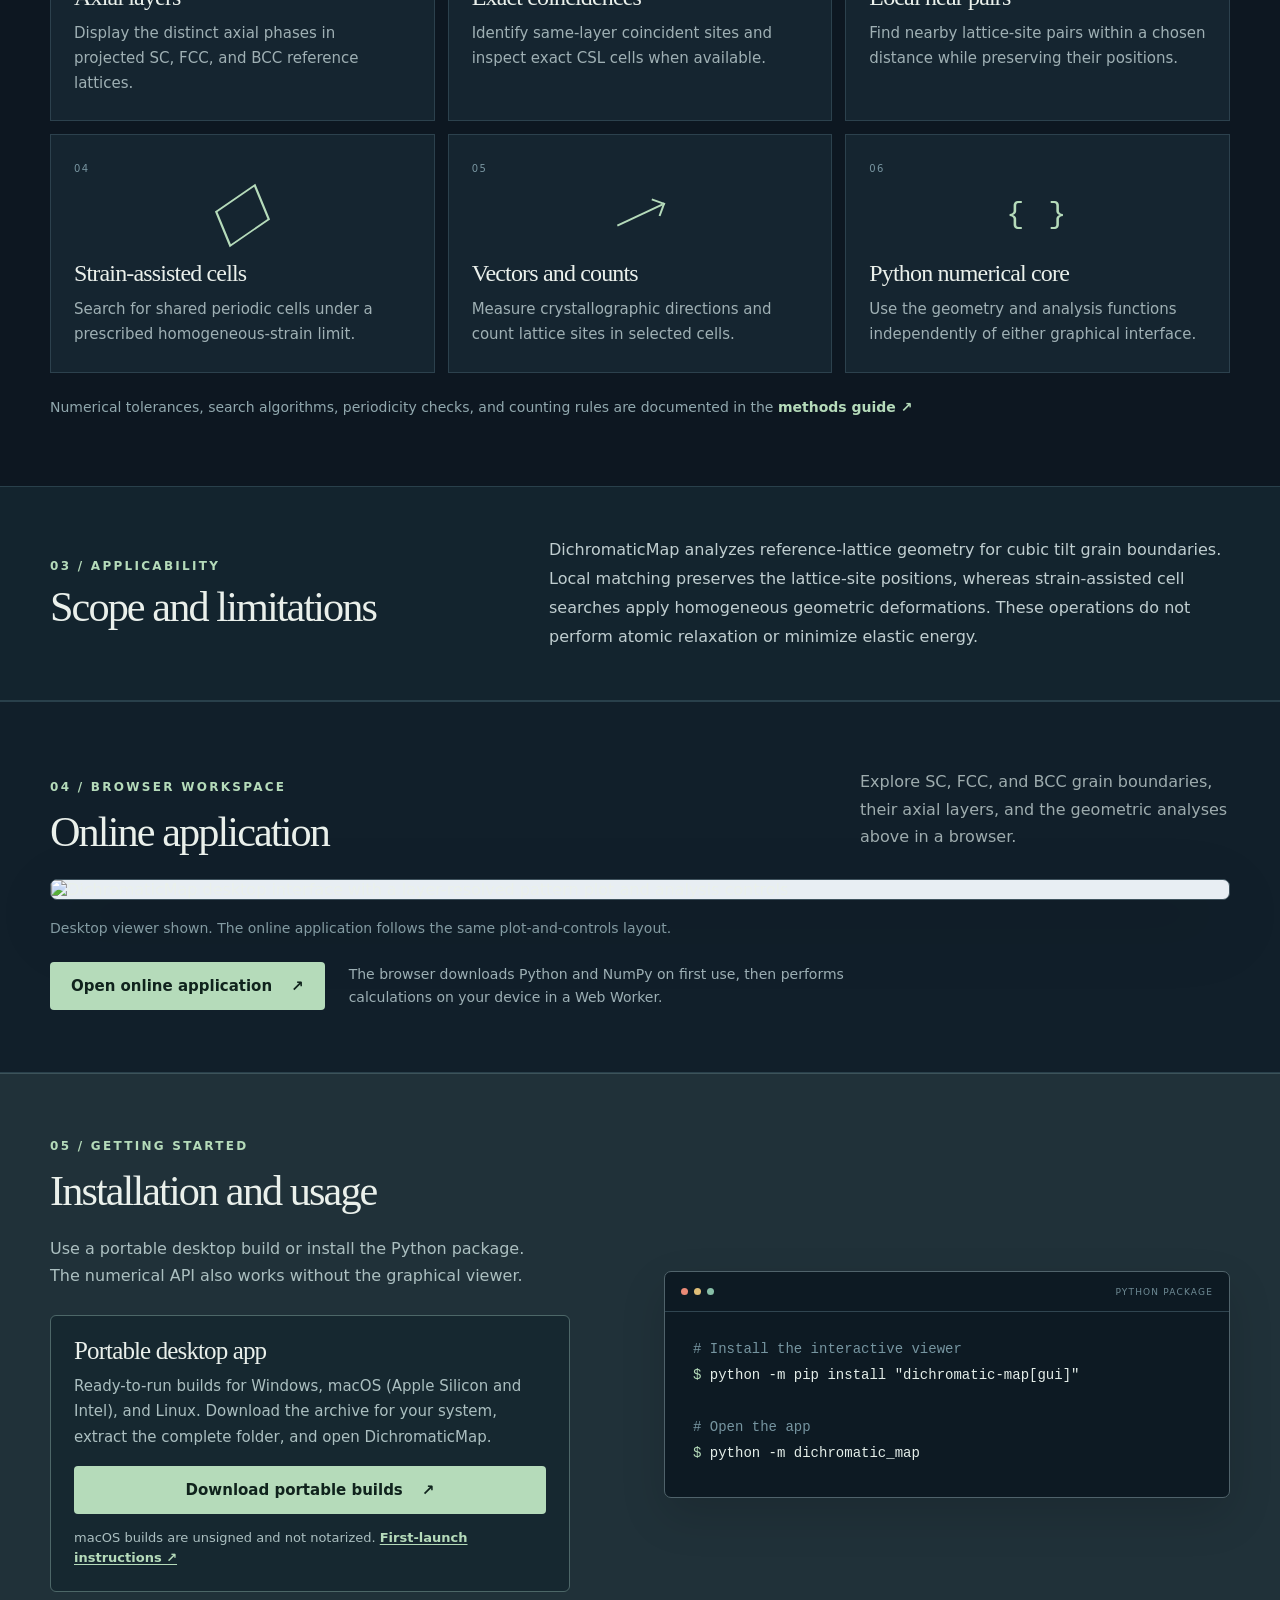
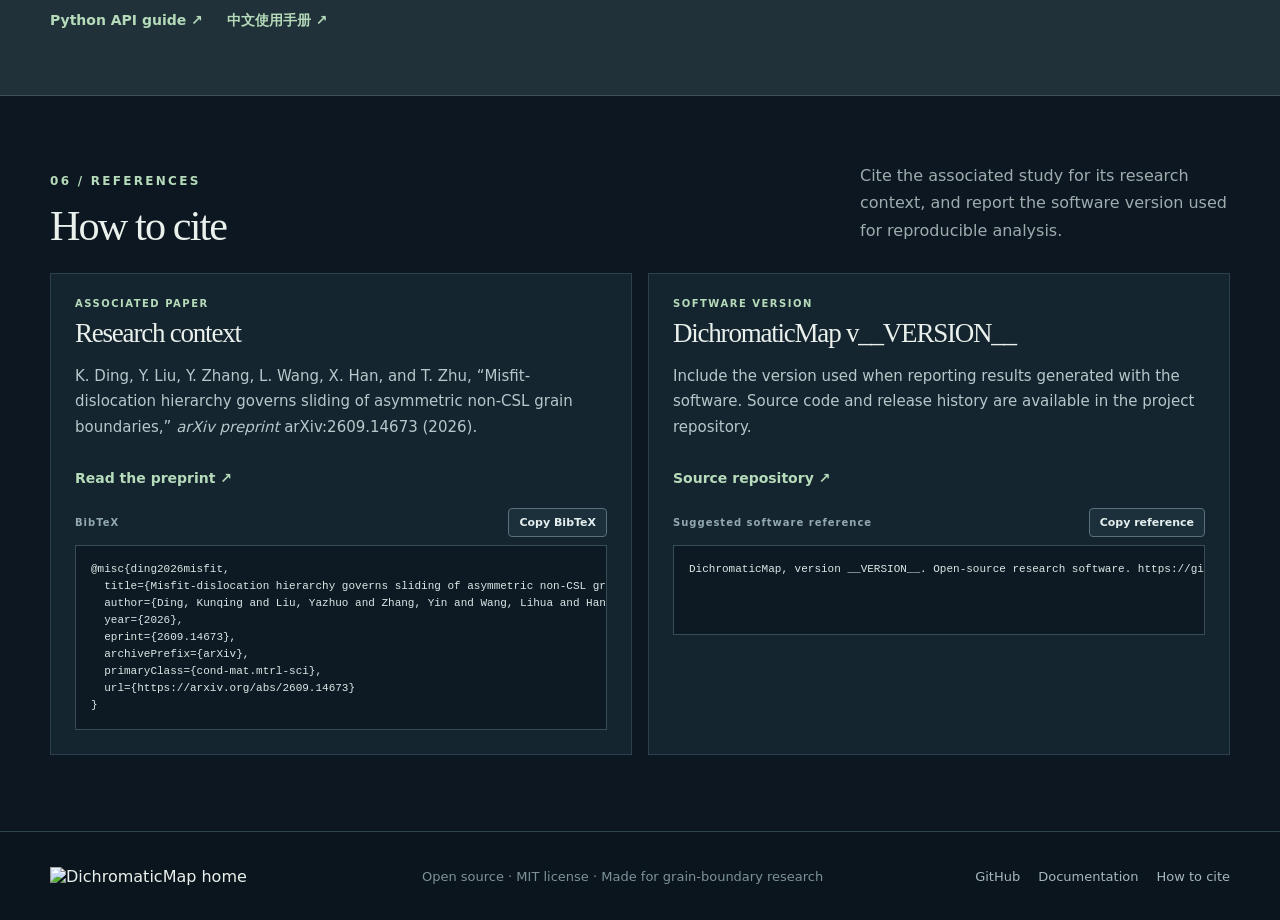
==== commit 977ae9d8: "feat: update macOS first-launch instructions and remove obsolete PNG file" ====
--- a/site/index.html
+++ b/site/index.html
@@ -83,7 +83,7 @@
       </div>
     </section>
 
-    <section class="get-started" id="installation"><div class="wrap start-grid"><div><p class="kicker">05 / GETTING STARTED</p><h2>Installation and usage</h2><p>Use a portable desktop build or install the Python package. The numerical API also works without the graphical viewer.</p><div class="portable-download"><h3>Portable desktop app</h3><p>Ready-to-run builds for Windows, macOS (Apple Silicon and Intel), and Linux. Download the archive for your system, extract the complete folder, and open DichromaticMap.</p><a class="button button-primary" href="https://github.com/Yazhuo-Liu/DichromaticMap/releases" target="_blank" rel="noopener noreferrer">Download portable builds <span aria-hidden="true">↗</span></a></div><div class="start-links"><a href="https://github.com/Yazhuo-Liu/DichromaticMap/blob/main/docs/en/README.md#using-the-python-library" target="_blank" rel="noopener noreferrer">Python API guide ↗</a><a href="https://github.com/Yazhuo-Liu/DichromaticMap/blob/main/docs/zh/README.md" target="_blank" rel="noopener noreferrer">中文使用手册 ↗</a></div></div><div class="terminal" aria-label="Python installation commands"><div class="terminal-top"><span></span><span></span><span></span><small>PYTHON PACKAGE</small></div><pre><code><span class="terminal-comment"># Install the interactive viewer</span>
+    <section class="get-started" id="installation"><div class="wrap start-grid"><div><p class="kicker">05 / GETTING STARTED</p><h2>Installation and usage</h2><p>Use a portable desktop build or install the Python package. The numerical API also works without the graphical viewer.</p><div class="portable-download"><h3>Portable desktop app</h3><p>Ready-to-run builds for Windows, macOS (Apple Silicon and Intel), and Linux. Download the archive for your system, extract the complete folder, and open DichromaticMap.</p><a class="button button-primary" href="https://github.com/Yazhuo-Liu/DichromaticMap/releases" target="_blank" rel="noopener noreferrer">Download portable builds <span aria-hidden="true">↗</span></a><p class="portable-note">macOS builds are unsigned and not notarized. <a href="https://github.com/Yazhuo-Liu/DichromaticMap/blob/main/docs/releases/v0.2.2.md#downloads" target="_blank" rel="noopener noreferrer">First-launch instructions ↗</a></p></div><div class="start-links"><a href="https://github.com/Yazhuo-Liu/DichromaticMap/blob/main/docs/en/README.md#using-the-python-library" target="_blank" rel="noopener noreferrer">Python API guide ↗</a><a href="https://github.com/Yazhuo-Liu/DichromaticMap/blob/main/docs/zh/README.md" target="_blank" rel="noopener noreferrer">中文使用手册 ↗</a></div></div><div class="terminal" aria-label="Python installation commands"><div class="terminal-top"><span></span><span></span><span></span><small>PYTHON PACKAGE</small></div><pre><code><span class="terminal-comment"># Install the interactive viewer</span>
 <span class="terminal-prompt">$</span> python -m pip install "dichromatic-map[gui]"
 
 <span class="terminal-comment"># Open the app</span>
--- a/site/style.css
+++ b/site/style.css
@@ -728,6 +728,15 @@
 font-size:15px}
 .portable-download .button{
 width:100%}
+.start-grid .portable-download .portable-note{
+margin:14px 0 0;
+font-size:13px;
+line-height:1.55}
+.portable-note a{
+color:var(--mint);
+font-weight:700;
+text-decoration:underline;
+text-underline-offset:2px}
 .start-links{
 display:flex;
 gap:14px 24px;
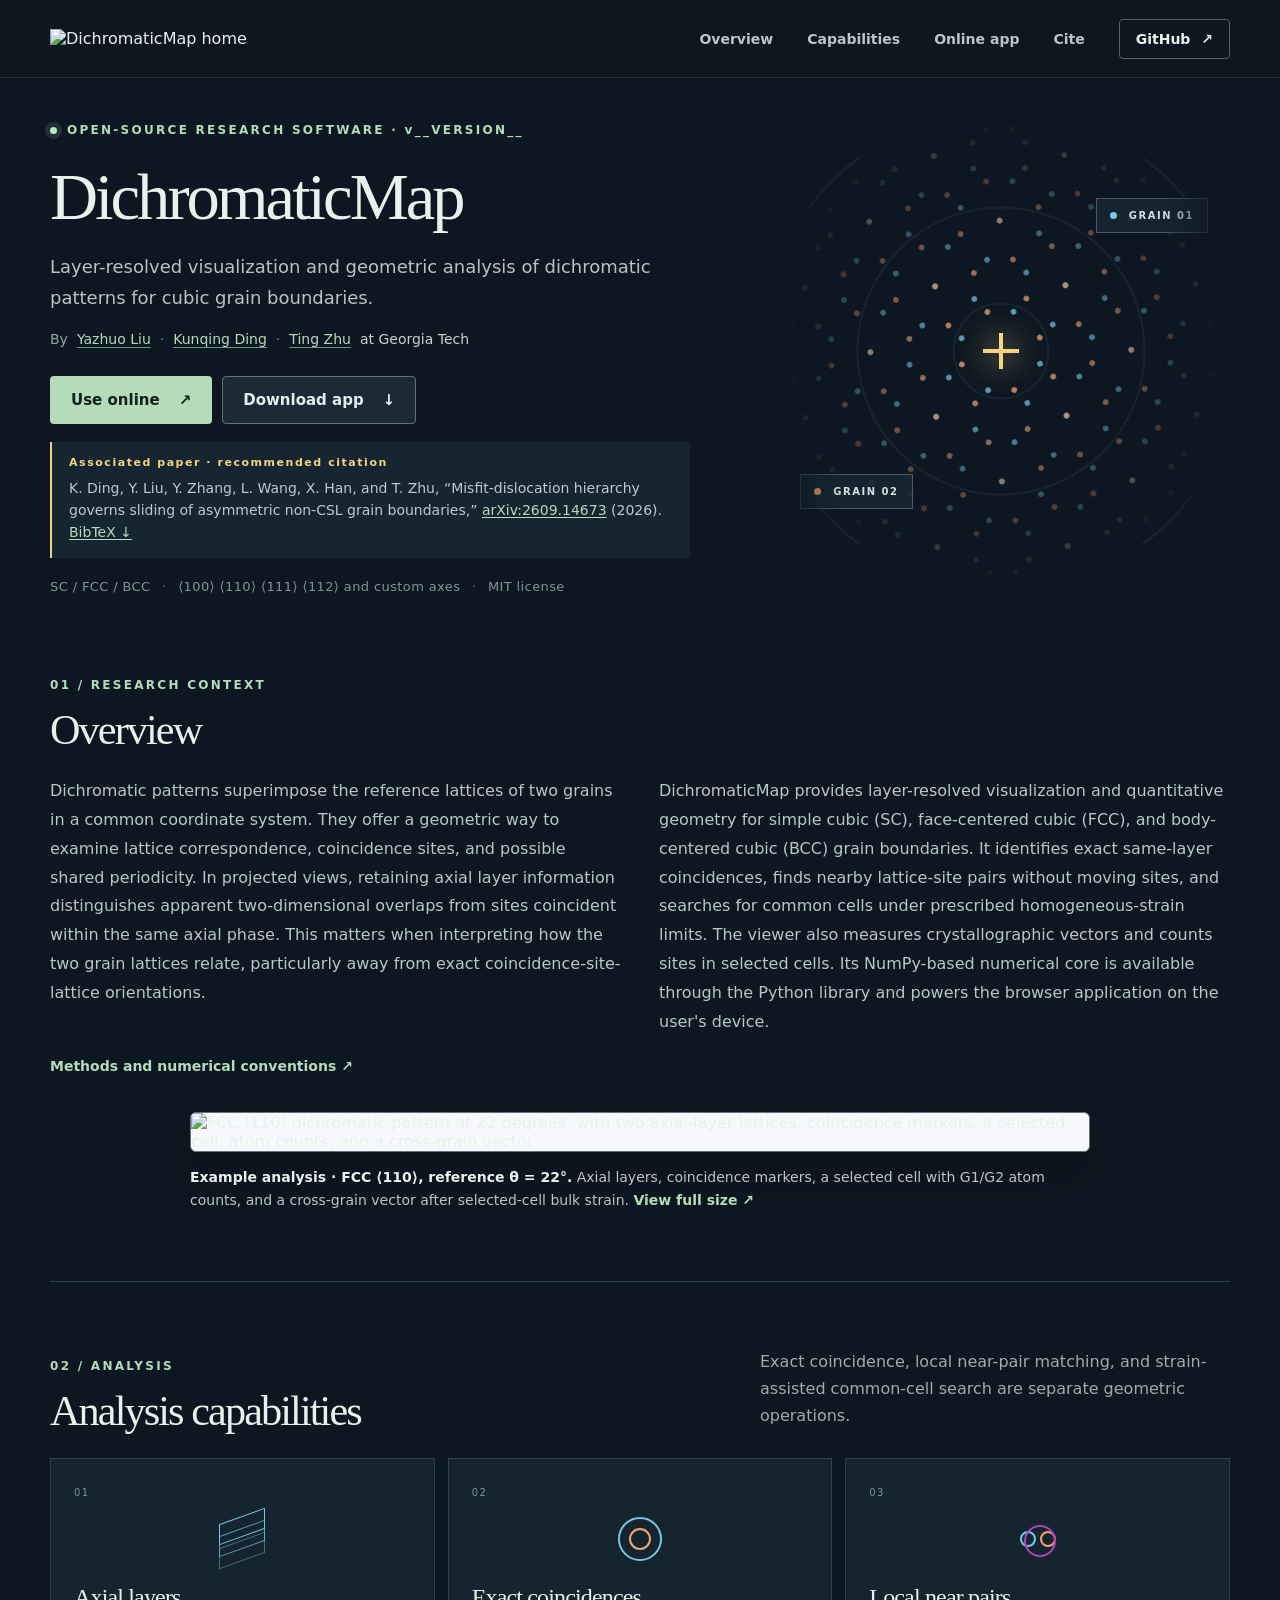
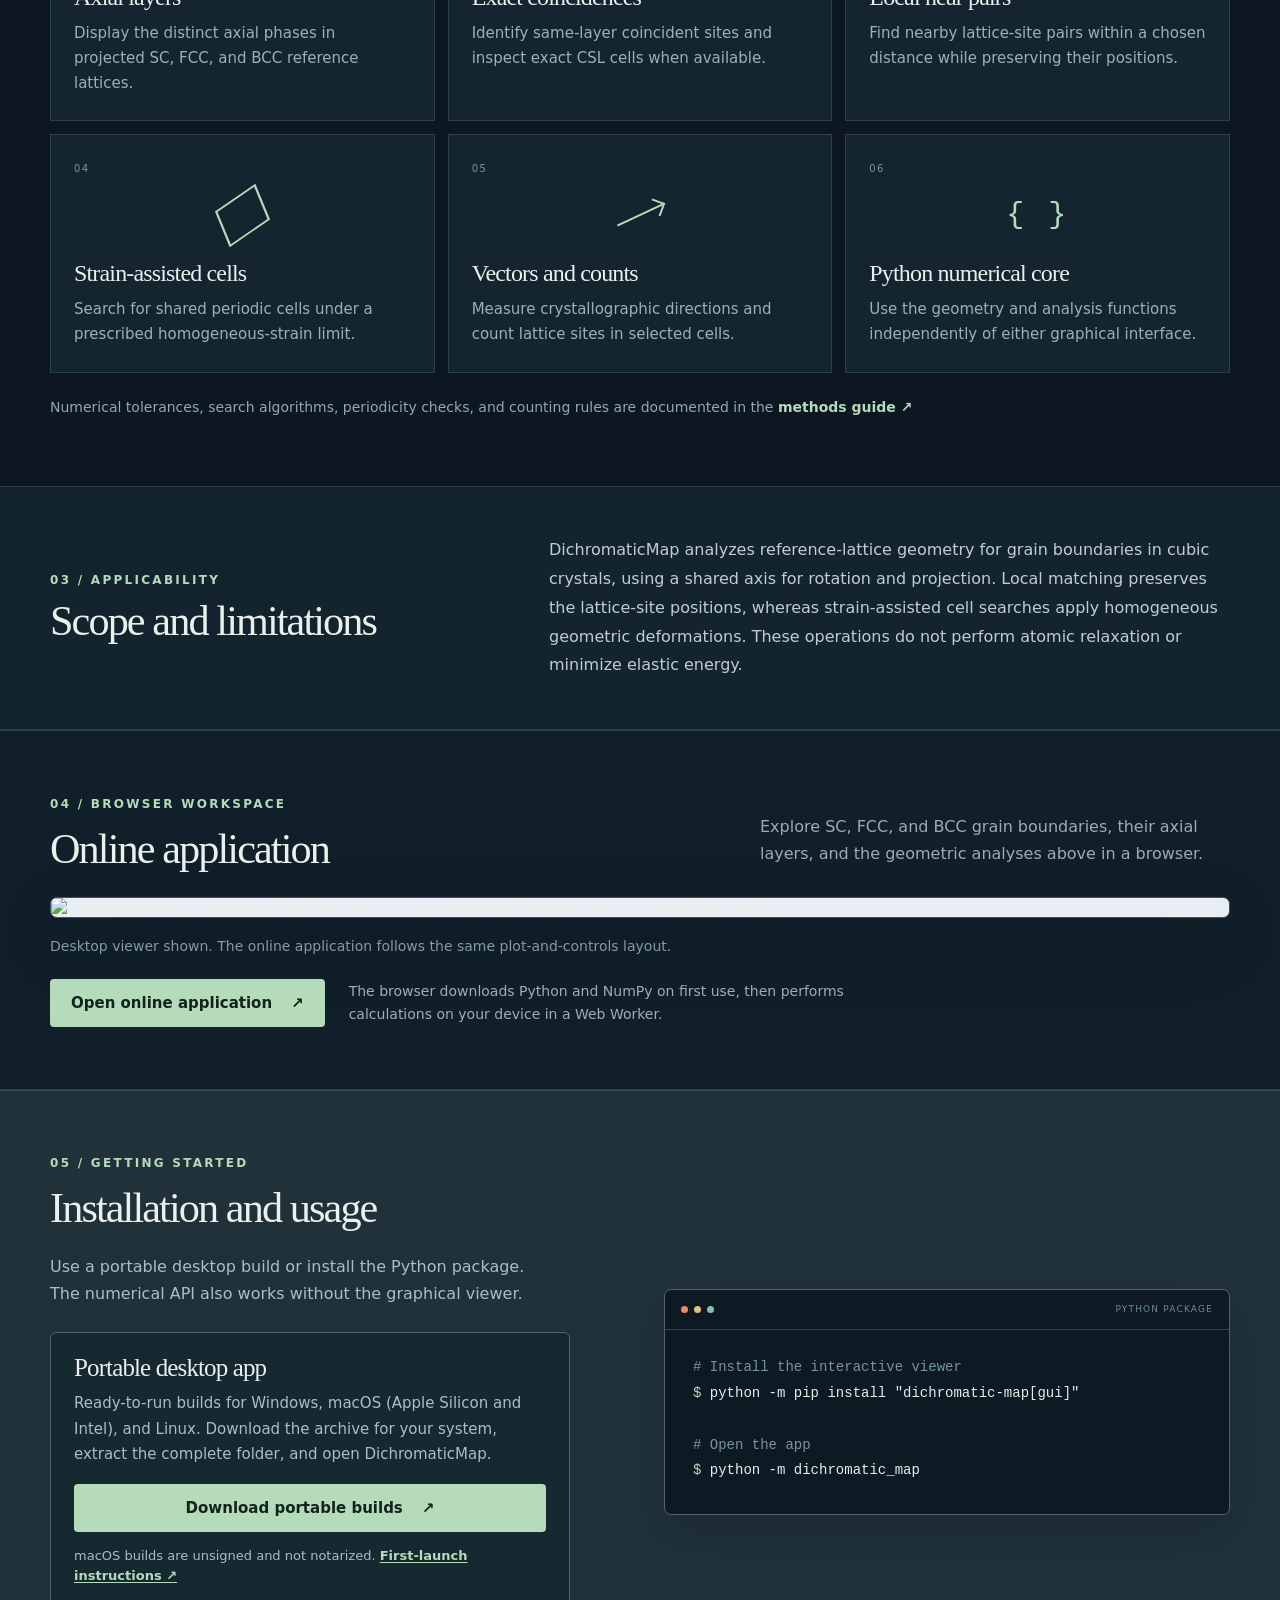
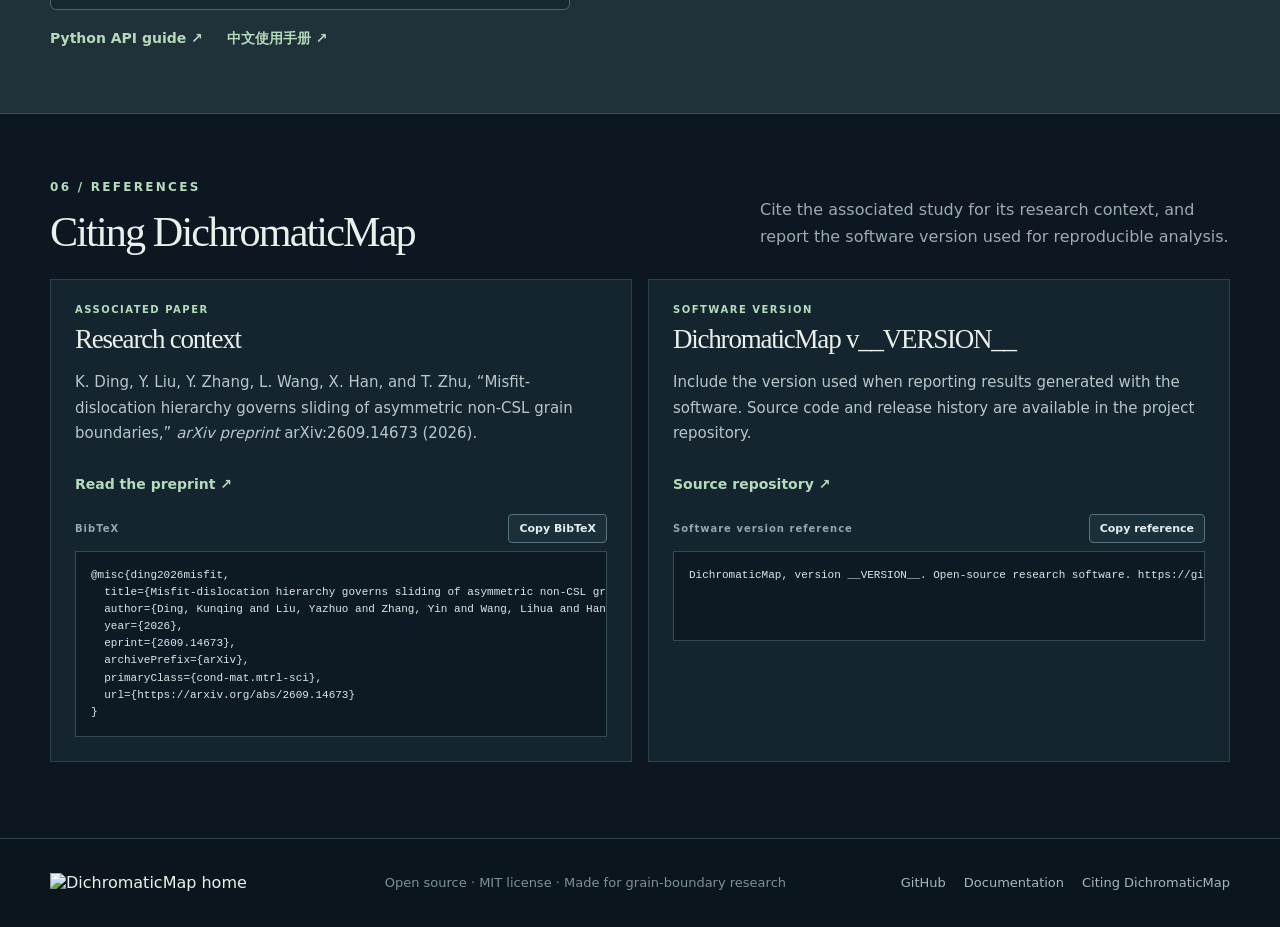
==== commit d4093821: "Enhance mobile interactions and improve UI elements - Added mobile pinch-to-zoom functionality and u" ====
--- a/site/index.html
+++ b/site/index.html
@@ -4,8 +4,8 @@
   <meta charset="utf-8">
   <meta name="viewport" content="width=device-width, initial-scale=1">
   <meta name="theme-color" content="#0d1721">
-  <meta name="description" content="DichromaticMap is research software for layer-resolved visualization and geometric analysis of cubic tilt grain-boundary dichromatic patterns.">
-  <title>DichromaticMap — cubic tilt grain-boundary geometry</title>
+  <meta name="description" content="DichromaticMap is research software for layer-resolved visualization and geometric analysis of cubic grain-boundary dichromatic patterns.">
+  <title>DichromaticMap — cubic grain-boundary geometry</title>
   <link rel="icon" type="image/svg+xml" href="./assets/dichromaticmap_logo.svg">
   <link rel="stylesheet" href="./style.css">
   <script defer src="./index.js"></script>
@@ -17,7 +17,7 @@
       <a href="#overview">Overview</a>
       <a href="#capabilities">Capabilities</a>
       <a href="#explore">Online app</a>
-      <a href="#cite">How to cite</a>
+      <a href="#cite">Cite</a>
       <a class="nav-github" href="https://github.com/Yazhuo-Liu/DichromaticMap" target="_blank" rel="noopener noreferrer">GitHub <span aria-hidden="true">↗</span></a>
     </nav>
   </header>
@@ -33,7 +33,7 @@
           <a class="button button-primary" href="./use.html" target="_blank" rel="noopener noreferrer">Use online <span aria-hidden="true">↗</span></a>
           <a class="button button-secondary" href="https://github.com/Yazhuo-Liu/DichromaticMap/releases" target="_blank" rel="noopener noreferrer">Download app <span aria-hidden="true">↓</span></a>
         </div>
-        <div class="hero-citation"><span class="citation-label">Associated paper · suggested citation</span><p>K. Ding, Y. Liu, Y. Zhang, L. Wang, X. Han, and T. Zhu, “Misfit-dislocation hierarchy governs sliding of asymmetric non-CSL grain boundaries,” <a href="https://arxiv.org/abs/2609.14673" target="_blank" rel="noopener noreferrer">arXiv:2609.14673</a> (2026). <a href="#cite">BibTeX ↓</a></p></div>
+        <div class="hero-citation"><span class="citation-label">Associated paper · recommended citation</span><p>K. Ding, Y. Liu, Y. Zhang, L. Wang, X. Han, and T. Zhu, “Misfit-dislocation hierarchy governs sliding of asymmetric non-CSL grain boundaries,” <a href="https://arxiv.org/abs/2609.14673" target="_blank" rel="noopener noreferrer">arXiv:2609.14673</a> (2026). <a href="#cite">BibTeX ↓</a></p></div>
         <p class="hero-note">SC / FCC / BCC <span>·</span> ⟨100⟩ ⟨110⟩ ⟨111⟩ ⟨112⟩ and custom axes <span>·</span> MIT license</p>
       </div>
       <div class="hero-art" aria-hidden="true">
@@ -63,7 +63,7 @@
       <div class="section-heading"><div><p class="kicker">02 / ANALYSIS</p><h2 id="capabilities-title">Analysis capabilities</h2></div><p>Exact coincidence, local near-pair matching, and strain-assisted common-cell search are separate geometric operations.</p></div>
       <div class="feature-grid">
         <article class="feature-card"><span class="feature-number">01</span><div class="feature-glyph glyph-layers" aria-hidden="true"><b></b><b></b><b></b></div><h3>Axial layers</h3><p>Display the distinct axial phases in projected SC, FCC, and BCC reference lattices.</p></article>
-        <article class="feature-card"><span class="feature-number">02</span><div class="feature-glyph glyph-match" aria-hidden="true"><b></b><b></b><b></b></div><h3>Exact coincidences</h3><p>Identify same-layer coincident sites and inspect exact CSL cells when available.</p></article>
+        <article class="feature-card"><span class="feature-number">02</span><div class="feature-glyph glyph-match" aria-hidden="true"><b></b><b></b></div><h3>Exact coincidences</h3><p>Identify same-layer coincident sites and inspect exact CSL cells when available.</p></article>
         <article class="feature-card"><span class="feature-number">03</span><div class="feature-glyph glyph-near" aria-hidden="true"><b></b><b></b></div><h3>Local near pairs</h3><p>Find nearby lattice-site pairs within a chosen distance while preserving their positions.</p></article>
         <article class="feature-card"><span class="feature-number">04</span><div class="feature-glyph glyph-cell" aria-hidden="true"><b></b></div><h3>Strain-assisted cells</h3><p>Search for shared periodic cells under a prescribed homogeneous-strain limit.</p></article>
         <article class="feature-card"><span class="feature-number">05</span><div class="feature-glyph glyph-vector" aria-hidden="true"><b></b></div><h3>Vectors and counts</h3><p>Measure crystallographic directions and count lattice sites in selected cells.</p></article>
@@ -72,7 +72,7 @@
       <p class="capabilities-note">Numerical tolerances, search algorithms, periodicity checks, and counting rules are documented in the <a href="https://github.com/Yazhuo-Liu/DichromaticMap/blob/main/docs/en/development.md" target="_blank" rel="noopener noreferrer">methods guide ↗</a></p>
     </section>
 
-    <section class="scope-section" id="scope" aria-labelledby="scope-title"><div class="wrap scope-grid"><div><p class="kicker">03 / APPLICABILITY</p><h2 id="scope-title">Scope and limitations</h2></div><p>DichromaticMap analyzes reference-lattice geometry for cubic tilt grain boundaries. Local matching preserves the lattice-site positions, whereas strain-assisted cell searches apply homogeneous geometric deformations. These operations do not perform atomic relaxation or minimize elastic energy.</p></div></section>
+    <section class="scope-section" id="scope" aria-labelledby="scope-title"><div class="wrap scope-grid"><div><p class="kicker">03 / APPLICABILITY</p><h2 id="scope-title">Scope and limitations</h2></div><p>DichromaticMap analyzes reference-lattice geometry for grain boundaries in cubic crystals, using a shared axis for rotation and projection. Local matching preserves the lattice-site positions, whereas strain-assisted cell searches apply homogeneous geometric deformations. These operations do not perform atomic relaxation or minimize elastic energy.</p></div></section>
 
     <section class="demo-section" id="explore" aria-labelledby="demo-title">
       <div class="wrap">
@@ -90,7 +90,7 @@
 <span class="terminal-prompt">$</span> python -m dichromatic_map</code></pre></div></div></section>
 
     <section class="citation-section wrap" id="cite" aria-labelledby="citation-title">
-      <div class="section-heading"><div><p class="kicker">06 / REFERENCES</p><h2 id="citation-title">How to cite</h2></div><p>Cite the associated study for its research context, and report the software version used for reproducible analysis.</p></div>
+      <div class="section-heading"><div><p class="kicker">06 / REFERENCES</p><h2 id="citation-title">Citing DichromaticMap</h2></div><p>Cite the associated study for its research context, and report the software version used for reproducible analysis.</p></div>
       <div class="citation-grid">
         <article class="citation-card">
           <p class="citation-kind">ASSOCIATED PAPER</p>
@@ -113,13 +113,13 @@
           <h3>DichromaticMap v__VERSION__</h3>
           <p>Include the version used when reporting results generated with the software. Source code and release history are available in the project repository.</p>
           <a class="citation-link" href="https://github.com/Yazhuo-Liu/DichromaticMap" target="_blank" rel="noopener noreferrer">Source repository ↗</a>
-          <div class="citation-code-heading"><span>Suggested software reference</span><button type="button" data-copy-target="software-citation">Copy reference</button></div>
+          <div class="citation-code-heading"><span>Software version reference</span><button type="button" data-copy-target="software-citation">Copy reference</button></div>
           <pre class="citation-code" id="software-citation"><code>DichromaticMap, version __VERSION__. Open-source research software. https://github.com/Yazhuo-Liu/DichromaticMap</code></pre>
         </article>
       </div>
     </section>
   </main>
 
-  <footer class="footer"><div class="wrap footer-inner"><a class="brand" href="#top"><img src="./assets/dichromaticmap_logo_with_title_light.svg" alt="DichromaticMap home"></a><span>Open source · MIT license · Made for grain-boundary research</span><div><a href="https://github.com/Yazhuo-Liu/DichromaticMap" target="_blank" rel="noopener noreferrer">GitHub</a><a href="https://github.com/Yazhuo-Liu/DichromaticMap/blob/main/docs/en/README.md" target="_blank" rel="noopener noreferrer">Documentation</a><a href="#cite">How to cite</a></div></div></footer>
+  <footer class="footer"><div class="wrap footer-inner"><a class="brand" href="#top"><img src="./assets/dichromaticmap_logo_with_title_light.svg" alt="DichromaticMap home"></a><span>Open source · MIT license · Made for grain-boundary research</span><div><a href="https://github.com/Yazhuo-Liu/DichromaticMap" target="_blank" rel="noopener noreferrer">GitHub</a><a href="https://github.com/Yazhuo-Liu/DichromaticMap/blob/main/docs/en/README.md" target="_blank" rel="noopener noreferrer">Documentation</a><a href="#cite">Citing DichromaticMap</a></div></div></footer>
 </body>
 </html>
--- a/site/style.css
+++ b/site/style.css
@@ -90,7 +90,7 @@
 .hero{
 min-height:0;
 display:grid;
-grid-template-columns:1.03fr .97fr;
+grid-template-columns:1.2fr .8fr;
 align-items:center;
 gap:36px}
 .hero-copy{
@@ -133,7 +133,7 @@
 font-size:18px;
 line-height:1.75;
 color:#b6c4c7;
-max-width:570px;
+max-width:640px;
 margin-bottom:15px}
 .hero-authors{
 display:flex;
@@ -156,7 +156,7 @@
 .author-separator{
 color:#617c82}
 .hero-citation{
-max-width:570px;
+max-width:640px;
 margin-top:18px;
 padding:14px 17px;
 border-left:2px solid var(--gold);
@@ -337,12 +337,12 @@
 display:flex;
 justify-content:space-between;
 align-items:end;
-gap:40px;
+gap:30px;
 margin-bottom:25px}
 .section-heading .kicker{
 margin-bottom:16px}
 .section-heading>p{
-max-width:370px;
+max-width:470px;
 color:var(--muted);
 line-height:1.7;
 font-size:16px;
@@ -610,21 +610,19 @@
 .glyph-match{
 position:relative}
 .glyph-match b{
+width:44px;
+height:44px;
+border:2px solid var(--blue);
+border-radius:50%;
+position:absolute;
+left:50%;
+top:50%;
+transform:translate(-50%,-50%)}
+.glyph-match b:nth-child(2){
 width:22px;
 height:22px;
-border:2px solid var(--blue);
-border-radius:50%;
-position:absolute;
-left:calc(50% - 21px)}
-.glyph-match b:nth-child(2){
 border-color:var(--orange);
-left:calc(50% - 1px)}
-.glyph-match b:nth-child(3){
-width:6px;
-height:6px;
-background:var(--gold);
-border:none;
-left:calc(50% - 3px)}
+}
 .glyph-near{
 position:relative}
 .glyph-near b{
@@ -871,7 +869,7 @@
 color:#a5b7b9}
 @media(max-width:1050px){
 .hero{
-grid-template-columns:1fr .7fr}
+grid-template-columns:1.15fr .85fr}
 .hero h1{
 font-size:clamp(42px,4.8vw,58px)}
 .hero-art{
